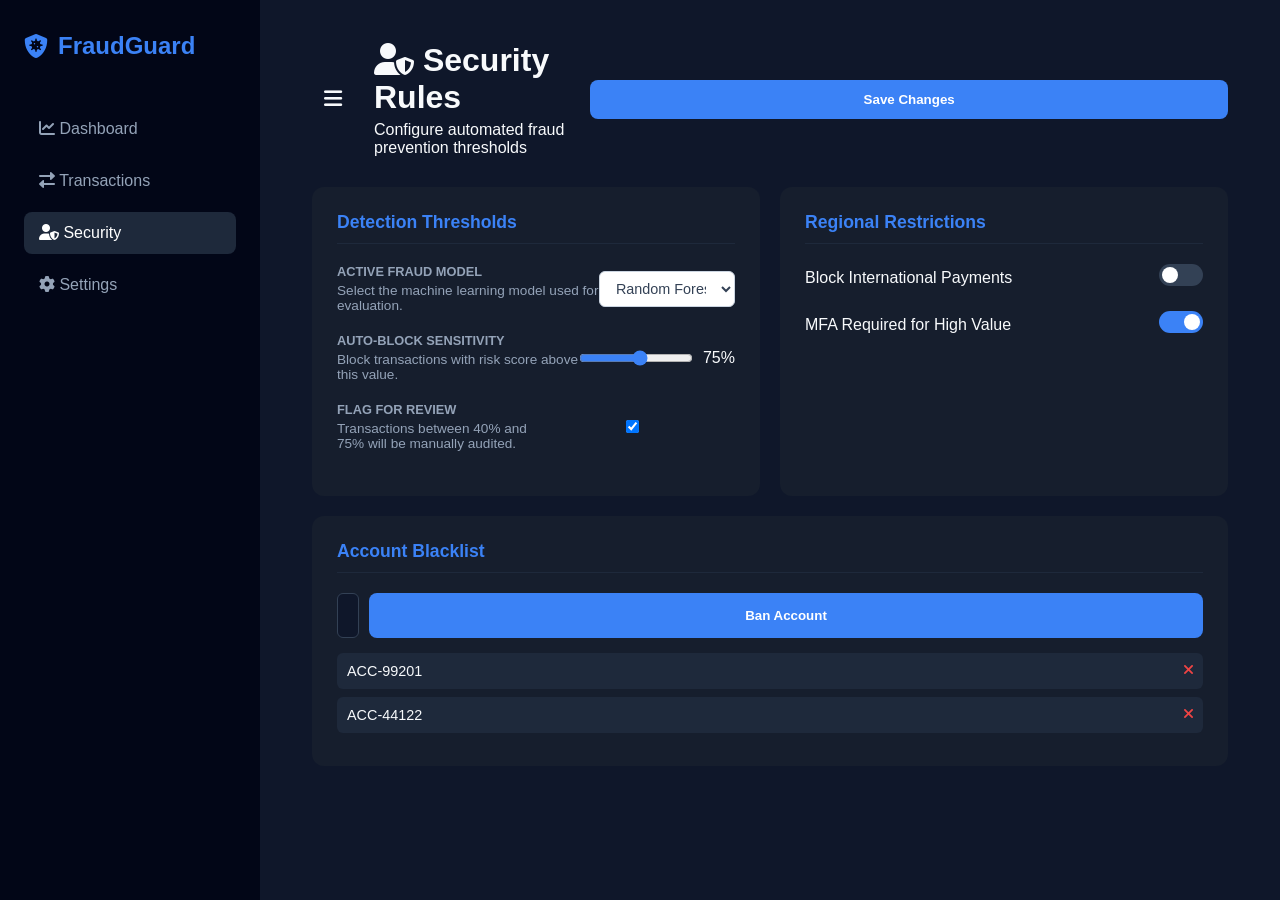
==== frontend/security.html @ e95582b2 "Initial commit of Fraud Detection ML project" ====
<!DOCTYPE html>
<html lang="en">
<head>
    <meta charset="UTF-8">
    <meta name="viewport" content="width=device-width, initial-scale=1.0">
    <title>Security Configuration | FraudGuard</title>
    <link rel="stylesheet" href="style.css">
    <link rel="stylesheet" href="security.css">
    <link rel="stylesheet" href="https://cdnjs.cloudflare.com/ajax/libs/font-awesome/6.0.0/css/all.min.css">
</head>
<body>
    <div class="app-container">
        <aside class="sidebar">
            <div class="logo">
                <i class="fas fa-shield-virus"></i>
                <span>FraudGuard</span>
            </div>
            <nav>
                <a href="index.html"><i class="fas fa-chart-line"></i> Dashboard</a>
                <a href="transaction.html"><i class="fas fa-exchange-alt"></i> Transactions</a>
                <a href="security.html" class="active"><i class="fas fa-user-shield"></i> Security</a>
                <a href="settings.html"><i class="fas fa-cog"></i> Settings</a>
            </nav>
        </aside>

        <main class="main-content">
            <div class="container">
                <header class="page-header">
                    <div class="title-section" style="display: flex; align-items: center; gap: 15px;">
                        <button class="toggle-btn sidebarToggle" style="margin-right: 5px;"><i class="fas fa-bars"></i></button>
                        <div>
                            <h1 style="margin: 0;"><i class="fas fa-user-shield"></i> Security Rules</h1>
                            <p style="margin: 5px 0 0 0;">Configure automated fraud prevention thresholds</p>
                        </div>
                    </div>
                    <button class="save-btn" onclick="saveSettings()">Save Changes</button>
                </header>

                <div class="grid-container">
                    <section class="card">
                        <h3>Detection Thresholds</h3>
                        <div class="setting-item">
                            <div class="info">
                                <label>Active Fraud Model</label>
                                <p>Select the machine learning model used for evaluation.</p>
                            </div>
                            <div class="control">
                                <select id="activeModel" style="padding: 8px 12px; border-radius: 6px; border: 1px solid #cbd5e1; background-color: white; font-family: inherit; font-size: 0.9rem; color: #334155; width: 100%; max-width: 200px; cursor: pointer; outline: none; transition: border-color 0.2s;">
                                    <option value="random_forest">Random Forest</option>
                                    <option value="decision_tree">Decision Tree</option>
                                    <option value="logistic_regression">Logistic Regression</option>
                                </select>
                            </div>
                        </div>
                        <div class="setting-item">
                            <div class="info">
                                <label>Auto-Block Sensitivity</label>
                                <p>Block transactions with risk score above this value.</p>
                            </div>
                            <div class="control">
                                <input type="range" id="threshold" min="50" max="95" value="75">
                                <span id="thresholdVal">75%</span>
                            </div>
                        </div>
                        <div class="setting-item">
                            <div class="info">
                                <label>Flag for Review</label>
                                <p>Transactions between 40% and 75% will be manually audited.</p>
                            </div>
                            <input type="checkbox" checked>
                        </div>
                    </section>

                    <section class="card">
                        <h3>Regional Restrictions</h3>
                        <div class="setting-item">
                            <span>Block International Payments</span>
                            <label class="switch">
                                <input type="checkbox" id="blockInt">
                                <span class="slider"></span>
                            </label>
                        </div>
                        <div class="setting-item">
                            <span>MFA Required for High Value</span>
                            <label class="switch">
                                <input type="checkbox" checked>
                                <span class="slider"></span>
                            </label>
                        </div>
                    </section>

                    <section class="card wide">
                        <h3>Account Blacklist</h3>
                        <div class="blacklist-input">
                            <input type="text" id="banAcc" placeholder="Enter Account ID to block...">
                            <button onclick="addBlacklist()">Ban Account</button>
                        </div>
                        <ul class="blacklist-items" id="blacklist">
                            <li>ACC-99201 <i class="fas fa-times" onclick="this.parentElement.remove()"></i></li>
                            <li>ACC-44122 <i class="fas fa-times" onclick="this.parentElement.remove()"></i></li>
                        </ul>
                    </section>
                </div>
            </div>
        </main>
    </div>
    <script src="security.js"></script>
    <script src="navigation.js"></script>
</body>
</html>
---- frontend/style.css ----
:root {
    --bg-dark: #0f172a;
    --card-bg: #1e293b;
    --primary: #3b82f6;
    --success: #10b981;
    --danger: #ef4444;
    --text-main: #f8fafc;
    --text-dim: #94a3b8;
}

* {
    margin: 0;
    padding: 0;
    box-sizing: border-box;
}

body {
    font-family: 'Segoe UI', Tahoma, Geneva, Verdana, sans-serif;
    background-color: var(--bg-dark);
    color: var(--text-main);
}

.app-container {
    display: flex;
    min-height: 100vh;
    overflow-x: hidden;
    position: relative;
}

/* Sidebar */
.sidebar {
    width: 260px;
    background-color: #020617;
    padding: 2rem 1.5rem;
    display: flex;
    flex-direction: column;
    transition: transform 0.3s ease, margin-left 0.3s ease;
    z-index: 100;
}

/* When sidebar is collapsed */
.app-container.sidebar-collapsed .sidebar {
    margin-left: -260px;
    transform: translateX(-260px);
}

.logo {
    display: flex;
    align-items: center;
    gap: 10px;
    font-size: 1.5rem;
    font-weight: bold;
    color: var(--primary);
    margin-bottom: 3rem;
}

.sidebar nav a {
    display: block;
    color: var(--text-dim);
    text-decoration: none;
    padding: 12px 15px;
    margin-bottom: 10px;
    border-radius: 8px;
    transition: 0.3s;
}

.sidebar nav a:hover, .sidebar nav a.active {
    background-color: var(--card-bg);
    color: white;
}

/* Main Content */
.main-content {
    flex: 1;
    padding: 2rem;
    transition: width 0.3s ease;
}

/* Toggle Hamburger Button Styling */
.toggle-btn {
    background: transparent;
    border: none;
    color: var(--text-main);
    font-size: 1.3rem;
    cursor: pointer;
    padding: 8px 12px;
    display: flex;
    align-items: center;
    justify-content: center;
    border-radius: 6px;
    transition: background-color 0.2s;
    width: auto; /* override general button style */
    margin-right: 15px;
}

.toggle-btn:hover {
    background-color: var(--card-bg);
}

.header-left {
    display: flex;
    align-items: center;
}

.top-bar {
    display: flex;
    justify-content: space-between;
    margin-bottom: 2rem;
}

.stats-grid {
    display: grid;
    grid-template-columns: repeat(auto-fit, minmax(200px, 1fr));
    gap: 20px;
    margin-bottom: 2rem;
}

.stat-card {
    background: var(--card-bg);
    padding: 1.5rem;
    border-radius: 12px;
    border-bottom: 4px solid var(--primary);
}

.stat-card.danger { border-color: var(--danger); }
.stat-card.success { border-color: var(--success); }

/* Dashboard Body */
.dashboard-body {
    display: grid;
    grid-template-columns: 1.5fr 1fr;
    gap: 30px;
}

.form-section, .result-section {
    background: var(--card-bg);
    padding: 2rem;
    border-radius: 16px;
}

.input-group {
    margin-bottom: 1.5rem;
}

label {
    display: block;
    font-size: 0.8rem;
    color: var(--text-dim);
    margin-bottom: 5px;
    text-transform: uppercase;
}

input, select {
    width: 100%;
    padding: 12px;
    background: #0f172a;
    border: 1px solid #334155;
    border-radius: 8px;
    color: white;
}

button {
    width: 100%;
    padding: 15px;
    background: var(--primary);
    border: none;
    border-radius: 8px;
    color: white;
    font-weight: bold;
    cursor: pointer;
    transition: 0.3s;
}

button:hover { background: #2563eb; }

/* Result Panel */
.result-section {
    display: flex;
    flex-direction: column;
    align-items: center;
    justify-content: center;
    text-align: center;
}

#statusIcon {
    font-size: 4rem;
    margin-bottom: 1rem;
    color: var(--text-dim);
}

.progress-bar-container {
    width: 100%;
    height: 10px;
    background: #0f172a;
    border-radius: 5px;
    margin-top: 20px;
    overflow: hidden;
}

#riskProgress {
    height: 100%;
    background: var(--primary);
    width: 0%;
    transition: width 1s ease-in-out;
}
---- frontend/security.css ----
:root {
    --bg: #0a0f1c;
    --card: #161e2d;
    --primary: #3b82f6;
    --text: #f8fafc;
    --muted: #94a3b8;
}

.container {
    padding: 10px 20px;
}

.page-header { display: flex; justify-content: space-between; align-items: center; margin-bottom: 30px; }
.save-btn { background: var(--primary); color: white; border: none; padding: 12px 24px; border-radius: 8px; font-weight: bold; cursor: pointer; }

.grid-container { display: grid; grid-template-columns: 1fr 1fr; gap: 20px; }
.card { background: var(--card); padding: 25px; border-radius: 12px; }
.card.wide { grid-column: span 2; }
.card h3 { margin-bottom: 20px; font-size: 1.1rem; color: var(--primary); border-bottom: 1px solid #1e293b; padding-bottom: 10px; }

.setting-item { display: flex; justify-content: space-between; align-items: center; margin-bottom: 20px; }
.info label { display: block; font-weight: bold; margin-bottom: 4px; }
.info p { font-size: 0.85rem; color: var(--muted); }

/* Range Slider */
.control { display: flex; align-items: center; gap: 10px; }
input[type="range"] { accent-color: var(--primary); }

/* Switch Toggle */
.switch { position: relative; width: 44px; height: 22px; }
.switch input { opacity: 0; width: 0; height: 0; }
.slider { position: absolute; cursor: pointer; top: 0; left: 0; right: 0; bottom: 0; background-color: #334155; transition: .4s; border-radius: 34px; }
input:checked + .slider { background-color: var(--primary); }
.slider:before { position: absolute; content: ""; height: 16px; width: 16px; left: 3px; bottom: 3px; background-color: white; transition: .4s; border-radius: 50%; }
input:checked + .slider:before { transform: translateX(22px); }

/* Blacklist UI */
.blacklist-input { display: flex; gap: 10px; margin-bottom: 15px; }
.blacklist-input input { flex: 1; background: #0f172a; border: 1px solid #334155; padding: 10px; border-radius: 6px; color: white; }
.blacklist-items { list-style: none; }
.blacklist-items li { display: flex; justify-content: space-between; background: #1e293b; padding: 10px; border-radius: 6px; margin-bottom: 8px; font-size: 0.9rem; }
.blacklist-items i { cursor: pointer; color: #ef4444; }
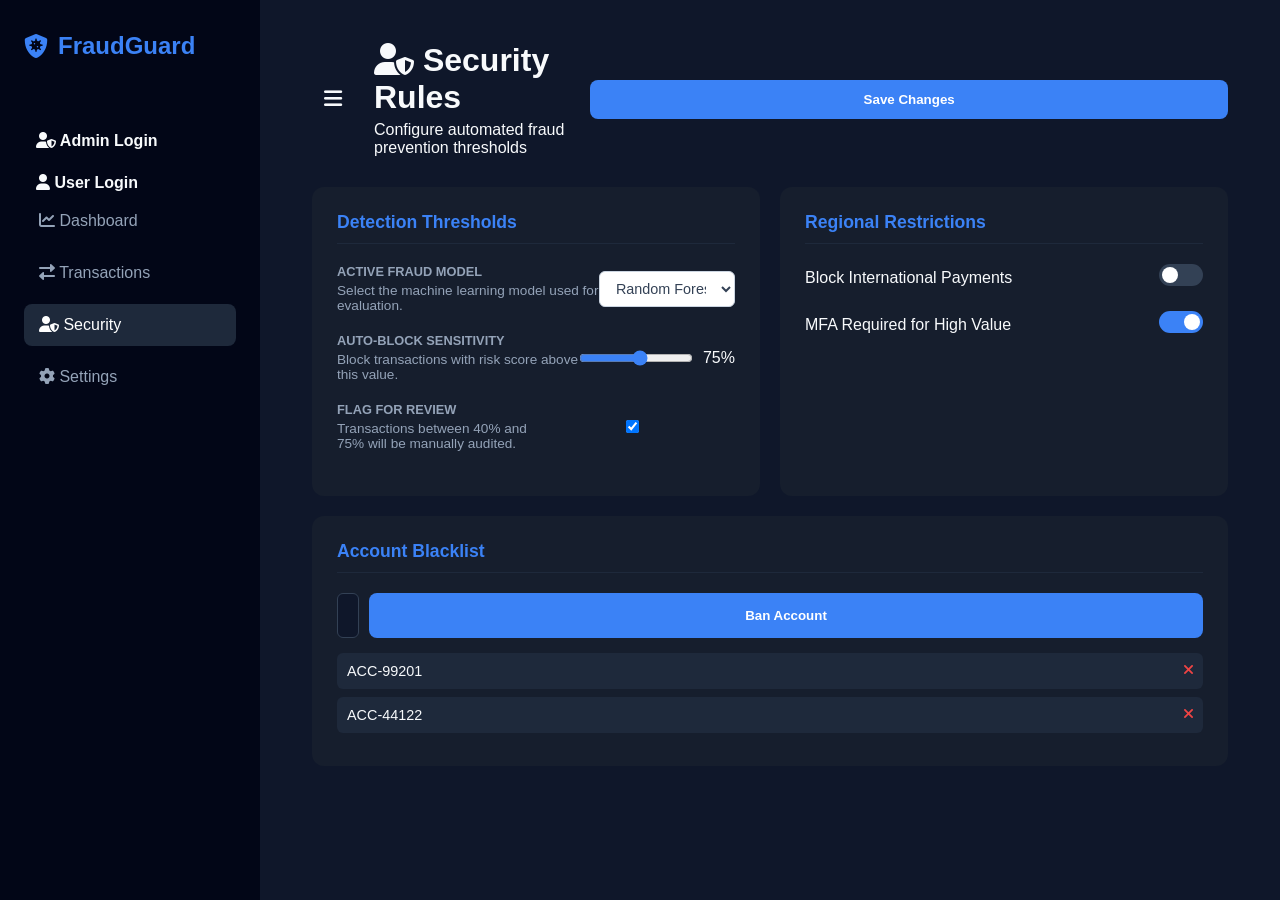
==== commit b6e5ff8a: "Center risk analysis panel and implement global role-based sidebar icons" ====
--- a/frontend/security.html
+++ b/frontend/security.html
@@ -15,12 +15,27 @@
                 <i class="fas fa-shield-virus"></i>
                 <span>FraudGuard</span>
             </div>
+                <div id="loginLinks" class="login-links">
+                    <a href="admin.html"><i class="fas fa-user-shield"></i> Admin Login</a>
+                    <a href="user.html"><i class="fas fa-user"></i> User Login</a>
+                </div>
+
             <nav>
                 <a href="index.html"><i class="fas fa-chart-line"></i> Dashboard</a>
                 <a href="transaction.html"><i class="fas fa-exchange-alt"></i> Transactions</a>
                 <a href="security.html" class="active"><i class="fas fa-user-shield"></i> Security</a>
                 <a href="settings.html"><i class="fas fa-cog"></i> Settings</a>
             </nav>
+            <!-- Logged‑in user info and logout -->
+            <div id="sidebarUserMenu" class="user-menu" style="display:none; margin-top:auto; padding:1rem 0;">
+                <span id="sidebarUserInfo" class="sidebar-user-info">
+                    <i class="fas fa-user-circle" style="color:var(--primary); font-size:1.1rem;"></i>
+                    <span id="sidebarUserLabel">User</span>
+                </span>
+                <button id="logoutBtn" class="logout-btn">
+                    <i class="fas fa-sign-out-alt"></i> Logout
+                </button>
+            </div>
         </aside>
 
         <main class="main-content">
--- a/frontend/style.css
+++ b/frontend/style.css
@@ -1,205 +1,268 @@
-:root {
-    --bg-dark: #0f172a;
-    --card-bg: #1e293b;
-    --primary: #3b82f6;
-    --success: #10b981;
-    --danger: #ef4444;
-    --text-main: #f8fafc;
-    --text-dim: #94a3b8;
-}
-
-* {
-    margin: 0;
-    padding: 0;
-    box-sizing: border-box;
-}
-
-body {
-    font-family: 'Segoe UI', Tahoma, Geneva, Verdana, sans-serif;
-    background-color: var(--bg-dark);
-    color: var(--text-main);
-}
-
-.app-container {
-    display: flex;
-    min-height: 100vh;
-    overflow-x: hidden;
-    position: relative;
-}
-
-/* Sidebar */
-.sidebar {
-    width: 260px;
-    background-color: #020617;
-    padding: 2rem 1.5rem;
-    display: flex;
-    flex-direction: column;
-    transition: transform 0.3s ease, margin-left 0.3s ease;
-    z-index: 100;
-}
-
-/* When sidebar is collapsed */
-.app-container.sidebar-collapsed .sidebar {
-    margin-left: -260px;
-    transform: translateX(-260px);
-}
-
-.logo {
-    display: flex;
-    align-items: center;
-    gap: 10px;
-    font-size: 1.5rem;
-    font-weight: bold;
-    color: var(--primary);
-    margin-bottom: 3rem;
-}
-
-.sidebar nav a {
-    display: block;
-    color: var(--text-dim);
-    text-decoration: none;
-    padding: 12px 15px;
-    margin-bottom: 10px;
-    border-radius: 8px;
-    transition: 0.3s;
-}
-
-.sidebar nav a:hover, .sidebar nav a.active {
-    background-color: var(--card-bg);
-    color: white;
-}
-
-/* Main Content */
-.main-content {
-    flex: 1;
-    padding: 2rem;
-    transition: width 0.3s ease;
-}
-
-/* Toggle Hamburger Button Styling */
-.toggle-btn {
-    background: transparent;
-    border: none;
-    color: var(--text-main);
-    font-size: 1.3rem;
-    cursor: pointer;
-    padding: 8px 12px;
-    display: flex;
-    align-items: center;
-    justify-content: center;
-    border-radius: 6px;
-    transition: background-color 0.2s;
-    width: auto; /* override general button style */
-    margin-right: 15px;
-}
-
-.toggle-btn:hover {
-    background-color: var(--card-bg);
-}
-
-.header-left {
-    display: flex;
-    align-items: center;
-}
-
-.top-bar {
-    display: flex;
-    justify-content: space-between;
-    margin-bottom: 2rem;
-}
-
-.stats-grid {
-    display: grid;
-    grid-template-columns: repeat(auto-fit, minmax(200px, 1fr));
-    gap: 20px;
-    margin-bottom: 2rem;
-}
-
-.stat-card {
-    background: var(--card-bg);
-    padding: 1.5rem;
-    border-radius: 12px;
-    border-bottom: 4px solid var(--primary);
-}
-
-.stat-card.danger { border-color: var(--danger); }
-.stat-card.success { border-color: var(--success); }
-
-/* Dashboard Body */
-.dashboard-body {
-    display: grid;
-    grid-template-columns: 1.5fr 1fr;
-    gap: 30px;
-}
-
-.form-section, .result-section {
-    background: var(--card-bg);
-    padding: 2rem;
-    border-radius: 16px;
-}
-
-.input-group {
-    margin-bottom: 1.5rem;
-}
-
-label {
-    display: block;
-    font-size: 0.8rem;
-    color: var(--text-dim);
-    margin-bottom: 5px;
-    text-transform: uppercase;
-}
-
-input, select {
-    width: 100%;
-    padding: 12px;
-    background: #0f172a;
-    border: 1px solid #334155;
-    border-radius: 8px;
-    color: white;
-}
-
-button {
-    width: 100%;
-    padding: 15px;
-    background: var(--primary);
-    border: none;
-    border-radius: 8px;
-    color: white;
-    font-weight: bold;
-    cursor: pointer;
-    transition: 0.3s;
-}
-
-button:hover { background: #2563eb; }
-
-/* Result Panel */
-.result-section {
-    display: flex;
-    flex-direction: column;
-    align-items: center;
-    justify-content: center;
-    text-align: center;
-}
-
-#statusIcon {
-    font-size: 4rem;
-    margin-bottom: 1rem;
-    color: var(--text-dim);
-}
-
-.progress-bar-container {
-    width: 100%;
-    height: 10px;
-    background: #0f172a;
-    border-radius: 5px;
-    margin-top: 20px;
-    overflow: hidden;
-}
-
-#riskProgress {
-    height: 100%;
-    background: var(--primary);
-    width: 0%;
-    transition: width 1s ease-in-out;
-}+:root {
+    --bg-dark: #0f172a;
+    --card-bg: #1e293b;
+    --primary: #3b82f6;
+    --success: #10b981;
+    --danger: #ef4444;
+    --text-main: #f8fafc;
+    --text-dim: #94a3b8;
+}
+
+* {
+    margin: 0;
+    padding: 0;
+    box-sizing: border-box;
+}
+
+body {
+    font-family: 'Segoe UI', Tahoma, Geneva, Verdana, sans-serif;
+    background-color: var(--bg-dark);
+    color: var(--text-main);
+}
+
+.app-container {
+    display: flex;
+    min-height: 100vh;
+    overflow-x: hidden;
+    position: relative;
+}
+
+/* Sidebar */
+.sidebar {
+    width: 260px;
+    background-color: #020617;
+    padding: 2rem 1.5rem;
+    display: flex;
+    flex-direction: column;
+    transition: transform 0.3s ease, margin-left 0.3s ease;
+    z-index: 100;
+}
+
+/* When sidebar is collapsed */
+.app-container.sidebar-collapsed .sidebar {
+    margin-left: -260px;
+    transform: translateX(-260px);
+}
+
+.logo {
+    display: flex;
+    align-items: center;
+    gap: 10px;
+    font-size: 1.5rem;
+    font-weight: bold;
+    color: var(--primary);
+    margin-bottom: 3rem;
+}
+
+.sidebar nav a {
+    display: block;
+    color: var(--text-dim);
+    text-decoration: none;
+    padding: 12px 15px;
+    margin-bottom: 10px;
+    border-radius: 8px;
+    transition: 0.3s;
+}
+
+.sidebar nav a:hover, .sidebar nav a.active {
+    background-color: var(--card-bg);
+    color: white;
+}
+
+/* Main Content */
+.main-content {
+    flex: 1;
+    padding: 2rem;
+    transition: width 0.3s ease;
+}
+
+/* Toggle Hamburger Button Styling */
+.toggle-btn {
+    background: transparent;
+    border: none;
+    color: var(--text-main);
+    font-size: 1.3rem;
+    cursor: pointer;
+    padding: 8px 12px;
+    display: flex;
+    align-items: center;
+    justify-content: center;
+    border-radius: 6px;
+    transition: background-color 0.2s;
+    width: auto; /* override general button style */
+    margin-right: 15px;
+}
+
+.toggle-btn:hover {
+    background-color: var(--card-bg);
+}
+
+.header-left {
+    display: flex;
+    align-items: center;
+}
+
+.top-bar {
+    display: flex;
+    justify-content: space-between;
+    margin-bottom: 2rem;
+}
+
+.stats-grid {
+    display: grid;
+    grid-template-columns: repeat(auto-fit, minmax(200px, 1fr));
+    gap: 20px;
+    margin-bottom: 2rem;
+}
+
+.stat-card {
+    background: var(--card-bg);
+    padding: 1.5rem;
+    border-radius: 12px;
+    border-bottom: 4px solid var(--primary);
+}
+
+.stat-card.danger { border-color: var(--danger); }
+.stat-card.success { border-color: var(--success); }
+
+/* Dashboard Body */
+.dashboard-body {
+    display: grid;
+    grid-template-columns: 1.5fr 1fr;
+    gap: 30px;
+}
+
+.form-section {
+    background: var(--card-bg);
+    padding: 2rem;
+    border-radius: 16px;
+}
+
+.result-section {
+    background: var(--card-bg);
+    padding: 2rem;
+    border-radius: 16px;
+    display: flex;
+    flex-direction: column;
+    align-items: center;
+    justify-content: center;
+    text-align: center;
+}
+
+.input-group {
+    margin-bottom: 1.5rem;
+}
+
+label {
+    display: block;
+    font-size: 0.8rem;
+    color: var(--text-dim);
+    margin-bottom: 5px;
+    text-transform: uppercase;
+}
+
+input, select {
+    width: 100%;
+    padding: 12px;
+    background: #0f172a;
+    border: 1px solid #334155;
+    border-radius: 8px;
+    color: white;
+}
+
+button {
+    width: 100%;
+    padding: 15px;
+    background: var(--primary);
+    border: none;
+    border-radius: 8px;
+    color: white;
+    font-weight: bold;
+    cursor: pointer;
+    transition: 0.3s;
+}
+
+button:hover { background: #2563eb; }
+
+/* Login links in sidebar */
+.login-links {
+    display: flex;
+    flex-direction: column;
+    gap: 0.5rem;
+    margin-top: 1rem;
+}
+
+.login-links a {
+    color: var(--text-main);
+    text-decoration: none;
+    font-weight: 600;
+    padding: 8px 12px;
+    border-radius: 6px;
+    transition: background 0.3s, color 0.3s;
+}
+
+.login-links a:hover {
+    background: var(--card-bg);
+    color: var(--primary);
+}
+
+#statusIcon {
+    font-size: 4rem;
+    margin-bottom: 1rem;
+    color: var(--text-dim);
+}
+
+.progress-bar-container {
+    width: 100%;
+    height: 10px;
+    background: #0f172a;
+    border-radius: 5px;
+    margin-top: 20px;
+    overflow: hidden;
+}
+
+#riskProgress {
+    height: 100%;
+    background: var(--primary);
+    width: 0%;
+    transition: width 1s ease-in-out;
+}
+
+/* ---- Sidebar: logged-in user menu ---- */
+.user-menu {
+    flex-direction: column;
+    gap: 0.5rem;
+    margin-top: auto;
+    padding: 1rem 0.5rem;
+    border-top: 1px solid #1e293b;
+}
+
+.sidebar-user-info {
+    font-size: 0.85rem;
+    font-weight: 600;
+    color: var(--text-dim);
+    padding: 6px 10px;
+    background: #1e293b;
+    border-radius: 6px;
+    display: flex;
+    align-items: center;
+    gap: 8px;
+}
+
+.logout-btn {
+    width: 100%;
+    padding: 8px 12px;
+    background: #ef4444 !important;
+    border: none;
+    border-radius: 6px;
+    color: white;
+    font-weight: 600;
+    font-size: 0.85rem;
+    cursor: pointer;
+    transition: background 0.2s;
+    text-align: left;
+}
+
+.logout-btn:hover {
+    background: #dc2626 !important;
+}
